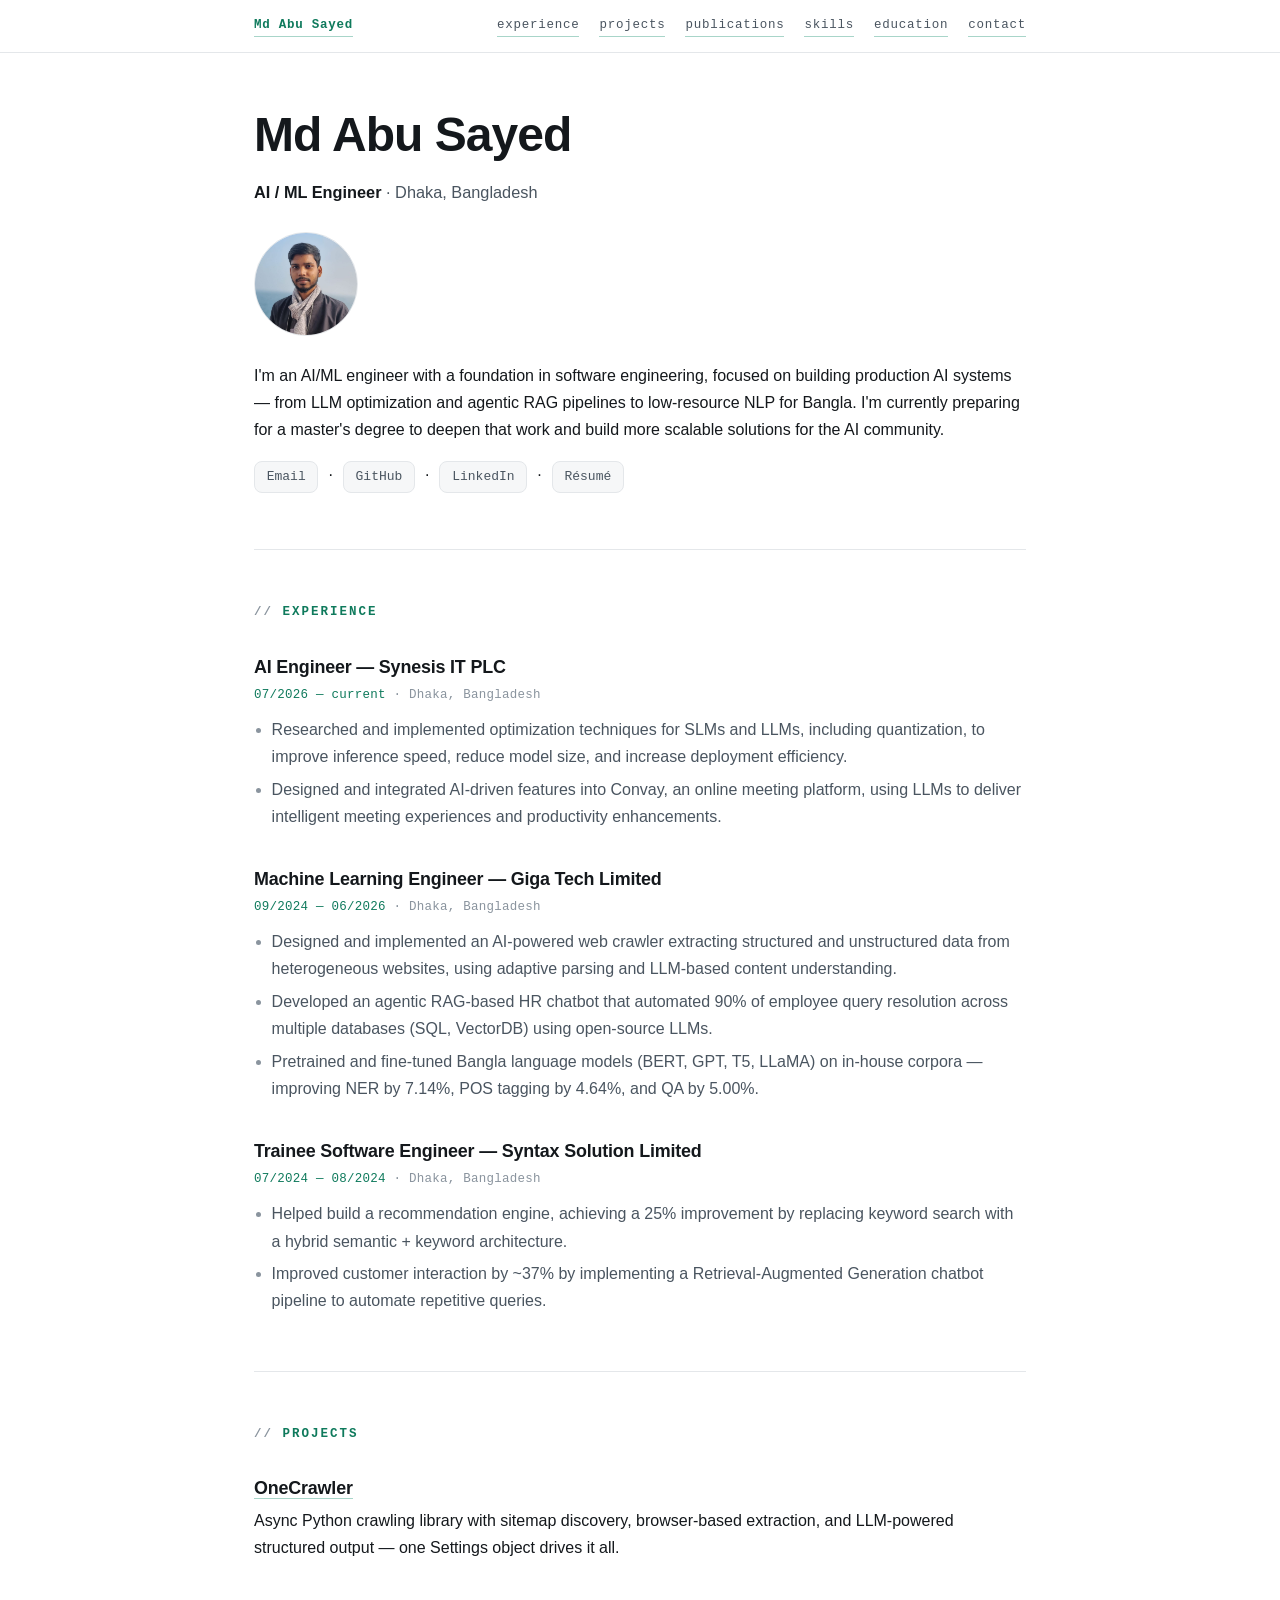
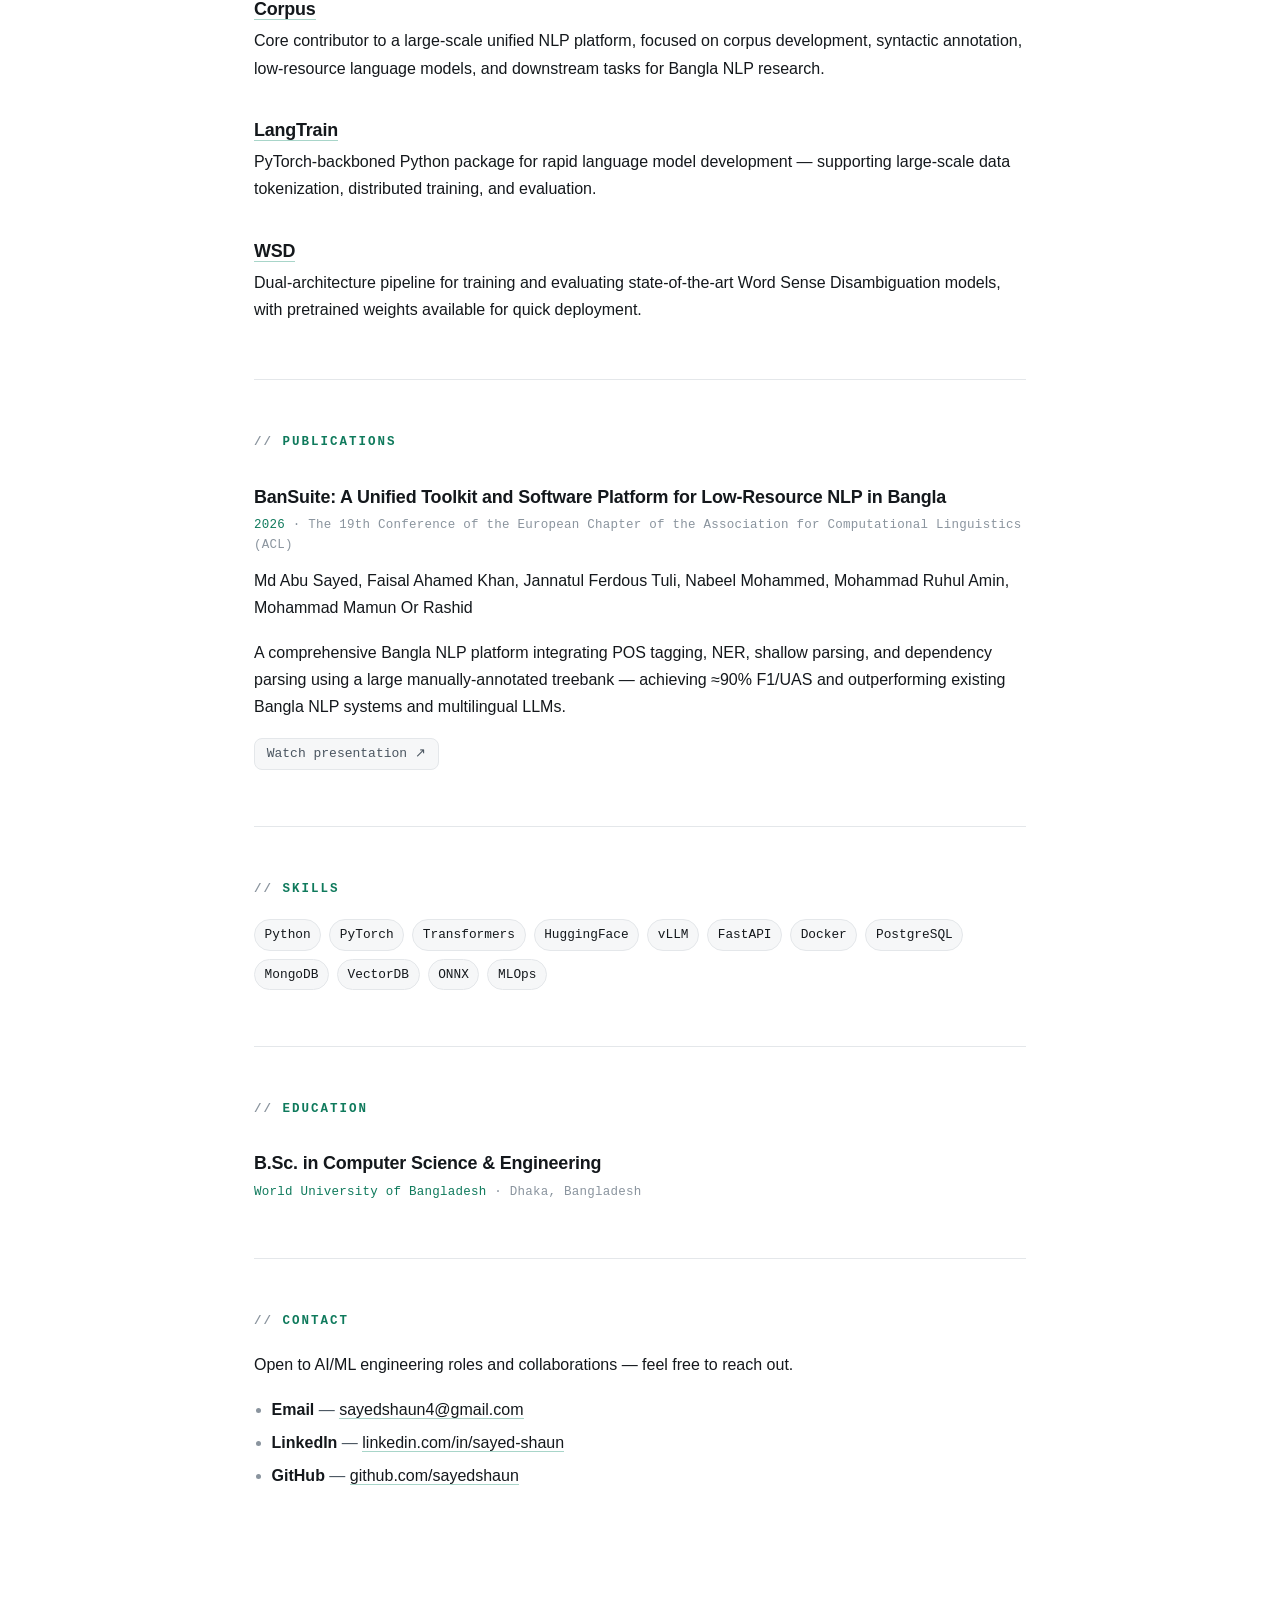
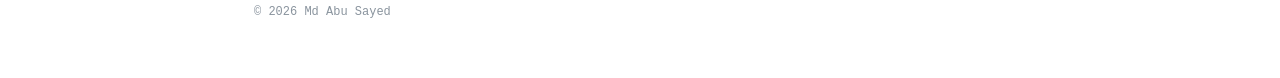
==== index.html @ abe68798 "Portfolio: single README.md rendered by one static index.html Replaces the Jekyll setup (layouts + _" ====
<!DOCTYPE html>
<!--
  ─────────────────────────────────────────────────────────────
  You never need to edit this file. Edit README.md instead.
  This page reads README.md and renders it. That's the whole site.
  ─────────────────────────────────────────────────────────────
-->
<html lang="en">
<head>
<meta charset="utf-8">
<meta name="viewport" content="width=device-width, initial-scale=1">
<title>Md Abu Sayed — AI / ML Engineer</title>
<meta name="description" content="Md Abu Sayed — AI/ML Engineer building LLM systems, NLP tooling, and scalable ML infrastructure.">
<style>
  :root{
    --bg:#ffffff; --bg-soft:#f6f7f8; --line:#e4e7ea;
    --fg:#14181c; --fg-dim:#4a5560; --fg-faint:#8a949e;
    --accent:#0f7a5c; --accent-dim:#a8d5c9;
    --mono:ui-monospace,SFMono-Regular,"SF Mono",Menlo,Consolas,"Liberation Mono",monospace;
    --sans:-apple-system,BlinkMacSystemFont,"Segoe UI",Inter,Roboto,"Helvetica Neue",Arial,sans-serif;
  }
  *{box-sizing:border-box}
  html{-webkit-text-size-adjust:100%}
  body{
    margin:0; background:var(--bg); color:var(--fg);
    font:16px/1.7 var(--sans);
  }
  ::selection{background:var(--accent); color:var(--bg)}

  /* ---------- nav (auto-built from the ## headings) ---------- */
  nav{
    position:sticky; top:0; z-index:10;
    backdrop-filter:blur(10px);
    background:var(--bg);
    border-bottom:1px solid var(--line);
  }
  nav .inner{
    max-width:820px; margin:0 auto; padding:0 24px;
    display:flex; align-items:center; gap:20px;
    height:52px; overflow-x:auto; scrollbar-width:none;
  }
  nav .inner::-webkit-scrollbar{display:none}
  nav a{
    font:500 12.5px/1 var(--mono); letter-spacing:.06em; text-transform:lowercase;
    color:var(--fg-dim); text-decoration:none; white-space:nowrap; padding:4px 0;
  }
  nav a:hover{color:var(--accent)}
  nav a.home{color:var(--accent); font-weight:600; margin-right:auto; text-transform:none}

  /* ---------- layout ---------- */
  main{max-width:820px; margin:0 auto; padding:56px 24px 96px}
  #doc>*:first-child{margin-top:0}

  h1{
    font-size:clamp(2.1rem,6vw,3rem); line-height:1.1; letter-spacing:-.02em;
    margin:0 0 .35em; font-weight:700;
  }
  h2{
    font:600 12.5px/1 var(--mono); letter-spacing:.16em; text-transform:uppercase;
    color:var(--accent); margin:64px 0 24px; scroll-margin-top:72px;
  }
  h2::before{content:"// "; color:var(--fg-faint)}
  h3{font-size:1.12rem; line-height:1.4; margin:36px 0 .3em; font-weight:650; letter-spacing:-.01em}
  h3+p{margin-top:0}
  p{margin:0 0 1.1em}
  a{color:var(--fg); text-decoration:none; border-bottom:1px solid var(--accent-dim)}
  a:hover{color:var(--accent); border-color:var(--accent)}
  hr{border:0; border-top:1px solid var(--line); margin:56px 0 0}
  hr+h2{margin-top:56px}
  ul,ol{margin:0 0 1.1em; padding-left:1.1em}
  li{margin:.35em 0; color:var(--fg-dim)}
  li::marker{color:var(--fg-faint)}
  li strong{color:var(--fg)}
  strong{font-weight:650}
  blockquote{
    margin:0 0 1.1em; padding:2px 0 2px 18px;
    border-left:2px solid var(--accent-dim); color:var(--fg-dim);
  }
  code{
    font:400 .855em/1.5 var(--mono);
    background:var(--bg-soft); border:1px solid var(--line);
    border-radius:5px; padding:.15em .45em; color:var(--fg-dim);
  }
  pre{
    background:var(--bg-soft); border:1px solid var(--line); border-radius:10px;
    padding:16px 18px; overflow-x:auto; margin:0 0 1.3em;
  }
  pre code{background:none; border:0; padding:0; font-size:.85rem; color:var(--fg)}
  img{max-width:100%; height:auto; border-radius:10px}
  table{border-collapse:collapse; width:100%; margin:0 0 1.3em; font-size:.94rem; display:block; overflow-x:auto}
  th,td{border:1px solid var(--line); padding:8px 12px; text-align:left}
  th{background:var(--bg-soft); font-weight:600}

  /* ---------- auto-detected flourishes (no markup needed) ---------- */
  /* a lone image = round avatar */
  p.avatar{margin:0 0 1.6em}
  p.avatar img{
    width:104px; height:104px; border-radius:50%; object-fit:cover;
    border:1px solid var(--line); display:block;
  }
  /* a paragraph starting with `code` right under a heading = date / meta line */
  p.meta{
    font:400 12.5px/1.6 var(--mono); color:var(--fg-faint);
    letter-spacing:.02em; margin:0 0 .9em;
  }
  p.meta code{background:none; border:0; padding:0; color:var(--accent); font-size:1em}
  /* a paragraph that is nothing but `code` spans = tag chips */
  p.chips{display:flex; flex-wrap:wrap; gap:8px; margin-bottom:1.3em}
  p.chips code{padding:.4em .75em; border-radius:100px; font-size:.8rem; color:var(--fg)}
  /* a paragraph that is nothing but links = button row */
  p.links{display:flex; flex-wrap:wrap; gap:10px; margin-bottom:0}
  p.links a{
    border:1px solid var(--line); border-radius:8px; padding:.45em .9em;
    font:500 13px/1.4 var(--mono); color:var(--fg-dim); background:var(--bg-soft);
  }
  p.links a:hover{border-color:var(--accent); color:var(--accent)}
  /* the tagline directly under the title */
  h1+p{font-size:1.02rem; color:var(--fg-dim); margin-bottom:1.6em}
  h1+p strong{color:var(--fg)}

  footer{
    max-width:820px; margin:0 auto; padding:0 24px 56px;
    font:400 12px/1.6 var(--mono); color:var(--fg-faint);
  }
  #err{color:#ff7b72; font-family:var(--mono); font-size:14px}
  @media (max-width:600px){
    main{padding:40px 20px 72px}
    nav .inner{padding:0 20px}
    h2{margin-top:52px}
  }
</style>
</head>
<body>

<nav><div class="inner" id="nav"></div></nav>
<main><div id="doc"><p id="err" hidden></p></div></main>
<footer id="foot"></footer>

<script>
/* ── a small, dependency-free markdown renderer ───────────────────────── */
var esc = function (s) {
  return s.replace(/&/g, '&amp;').replace(/</g, '&lt;').replace(/>/g, '&gt;');
};

function inline(s) {
  // Stash code spans, images and links behind sentinels so the emphasis and
  // autolink passes below can never chew on their contents or attributes.
  var slot = [];
  function keep(html) { return '' + (slot.push(html) - 1) + ''; }

  s = s.replace(/`([^`]+)`/g, function (_, c) { return keep('<code>' + esc(c) + '</code>'); });
  s = esc(s);
  s = s.replace(/!\[([^\]]*)\]\(([^)\s]+)(?:\s+"[^"]*")?\)/g, function (_, alt, src) {
    return keep('<img src="' + src + '" alt="' + alt + '" loading="lazy">');
  });
  s = s.replace(/\[([^\]]+)\]\(([^)\s]+)(?:\s+"[^"]*")?\)/g, function (_, text, href) {
    var ext = /^(https?:)?\/\//.test(href) ? ' target="_blank" rel="noopener"' : '';
    return keep('<a href="' + href + '"' + ext + '>' + text + '</a>');
  });
  s = s.replace(/(^|[\s(])(https?:\/\/[^\s<)]+)/g, function (_, pre, url) {
    return pre + keep('<a href="' + url + '" target="_blank" rel="noopener">' + url + '</a>');
  });
  s = s.replace(/\*\*\*([^*]+)\*\*\*/g, '<strong><em>$1</em></strong>');
  s = s.replace(/\*\*([^*]+)\*\*/g, '<strong>$1</strong>');
  s = s.replace(/(^|[^*\w])\*([^*\n]+)\*/g, '$1<em>$2</em>');
  s = s.replace(/(^|[^_\w])_([^_\n]+)_/g, '$1<em>$2</em>');
  s = s.replace(/~~([^~]+)~~/g, '<del>$1</del>');
  return s.replace(/(\d+)/g, function (_, i) { return slot[+i]; });
}

// A line matching this ends the paragraph / list-item currently being gathered.
var BREAK = /^(\s*$|#{1,6}\s|```|\s*>|\s*([-*+]|\d+\.)\s|\s*(-{3,}|\*{3,}|_{3,})\s*$|\s*\|)/;
var BULLET = /^(\s*)([-*+]|\d+\.)\s+(.*)$/;

function render(src) {
  var lines = src.replace(/\r\n/g, '\n').replace(/^---\n[\s\S]*?\n---\n/, '').split('\n');
  var out = [], headings = [], i = 0, prevWasHeading = false;

  while (i < lines.length) {
    var l = lines[i];

    if (/^\s*$/.test(l)) { i++; continue; }

    if (/^\s*```/.test(l)) {                                   // fenced code
      var buf = []; i++;
      while (i < lines.length && !/^\s*```/.test(lines[i])) buf.push(lines[i++]);
      i++;
      out.push('<pre><code>' + esc(buf.join('\n')) + '</code></pre>');
      prevWasHeading = false; continue;
    }

    if (/^\s*(-{3,}|\*{3,}|_{3,})\s*$/.test(l)) {               // horizontal rule
      out.push('<hr>'); i++; prevWasHeading = false; continue;
    }

    var h = l.match(/^(#{1,6})\s+(.*?)\s*#*$/);                 // heading
    if (h) {
      var lvl = h[1].length;
      var id = h[2].replace(/[`*_\[\]()]/g, '').trim().toLowerCase()
                   .replace(/[^\w\s-]/g, '').replace(/\s+/g, '-');
      if (lvl === 2) headings.push({ id: id, text: h[2] });
      out.push('<h' + lvl + ' id="' + id + '">' + inline(h[2]) + '</h' + lvl + '>');
      i++; prevWasHeading = true; continue;
    }

    if (/^\s*>/.test(l)) {                                      // blockquote
      var q = [];
      while (i < lines.length && /^\s*>/.test(lines[i])) q.push(lines[i++].replace(/^\s*>\s?/, ''));
      out.push('<blockquote>' + render(q.join('\n')).html + '</blockquote>');
      prevWasHeading = false; continue;
    }

    if (BULLET.test(l)) {                                       // list
      var ordered = /^\s*\d+\./.test(l), items = [];
      while (i < lines.length && BULLET.test(lines[i])) {
        var text = lines[i++].match(BULLET)[3];
        while (i < lines.length && !BREAK.test(lines[i])) text += ' ' + lines[i++].trim();
        items.push('<li>' + inline(text) + '</li>');
      }
      var tag = ordered ? 'ol' : 'ul';
      out.push('<' + tag + '>' + items.join('') + '</' + tag + '>');
      prevWasHeading = false; continue;
    }

    if (/^\s*\|/.test(l) && /^\s*\|?[\s:|-]+\|/.test(lines[i + 1] || '')) {   // table
      var cells = function (row) {
        return row.trim().replace(/^\||\|$/g, '').split('|').map(function (c) { return c.trim(); });
      };
      var head = cells(lines[i]); i += 2;
      var rows = [];
      while (i < lines.length && /^\s*\|/.test(lines[i])) rows.push(cells(lines[i++]));
      out.push('<table><thead><tr>' +
        head.map(function (c) { return '<th>' + inline(c) + '</th>'; }).join('') +
        '</tr></thead><tbody>' +
        rows.map(function (r) {
          return '<tr>' + r.map(function (c) { return '<td>' + inline(c) + '</td>'; }).join('') + '</tr>';
        }).join('') +
        '</tbody></table>');
      prevWasHeading = false; continue;
    }

    var para = [lines[i++]];                                    // paragraph
    while (i < lines.length && !BREAK.test(lines[i])) para.push(lines[i++]);
    var raw = para.join('\n').trim();
    var cls = '';
    if (/^!\[[^\]]*\]\([^)]+\)$/.test(raw)) cls = 'avatar';
    else if (!raw.replace(/`[^`]*`|[\s·,|]/g, '')) cls = 'chips';
    else if (!raw.replace(/\[[^\]]+\]\([^)]+\)|[\s·|,•\/-]/g, '')) cls = 'links';
    else if (prevWasHeading && /^`/.test(raw)) cls = 'meta';
    out.push('<p' + (cls ? ' class="' + cls + '"' : '') + '>' + inline(raw) + '</p>');
    prevWasHeading = false;
  }

  return { html: out.join('\n'), headings: headings };
}

/* ── boot: load README.md, render it, build the nav ───────────────────── */
fetch('README.md?v=' + Date.now())
  .then(function (r) { if (!r.ok) throw new Error(r.status); return r.text(); })
  .then(function (src) {
    var result = render(src);
    var doc = document.getElementById('doc');
    doc.innerHTML = result.html;

    var nav = document.getElementById('nav');
    var h1 = doc.querySelector('h1');
    if (h1) {
      var name = h1.textContent.trim();
      var tagline = doc.querySelector('h1 + p');
      document.title = name + (tagline ? ' — ' + tagline.textContent.split('·')[0].trim() : '');
      document.getElementById('foot').textContent =
        '© ' + new Date().getFullYear() + ' ' + name;
      var home = document.createElement('a');
      home.className = 'home'; home.href = '#'; home.textContent = name;
      nav.appendChild(home);
    }
    result.headings.forEach(function (hd) {
      var a = document.createElement('a');
      a.href = '#' + hd.id; a.textContent = hd.text;
      nav.appendChild(a);
    });
  })
  .catch(function () {
    var e = document.getElementById('err');
    e.hidden = false;
    e.textContent = 'Could not load README.md — serve this folder over http '
      + '(e.g. `python3 -m http.server`) rather than opening the file directly.';
  });
</script>
</body>
</html>
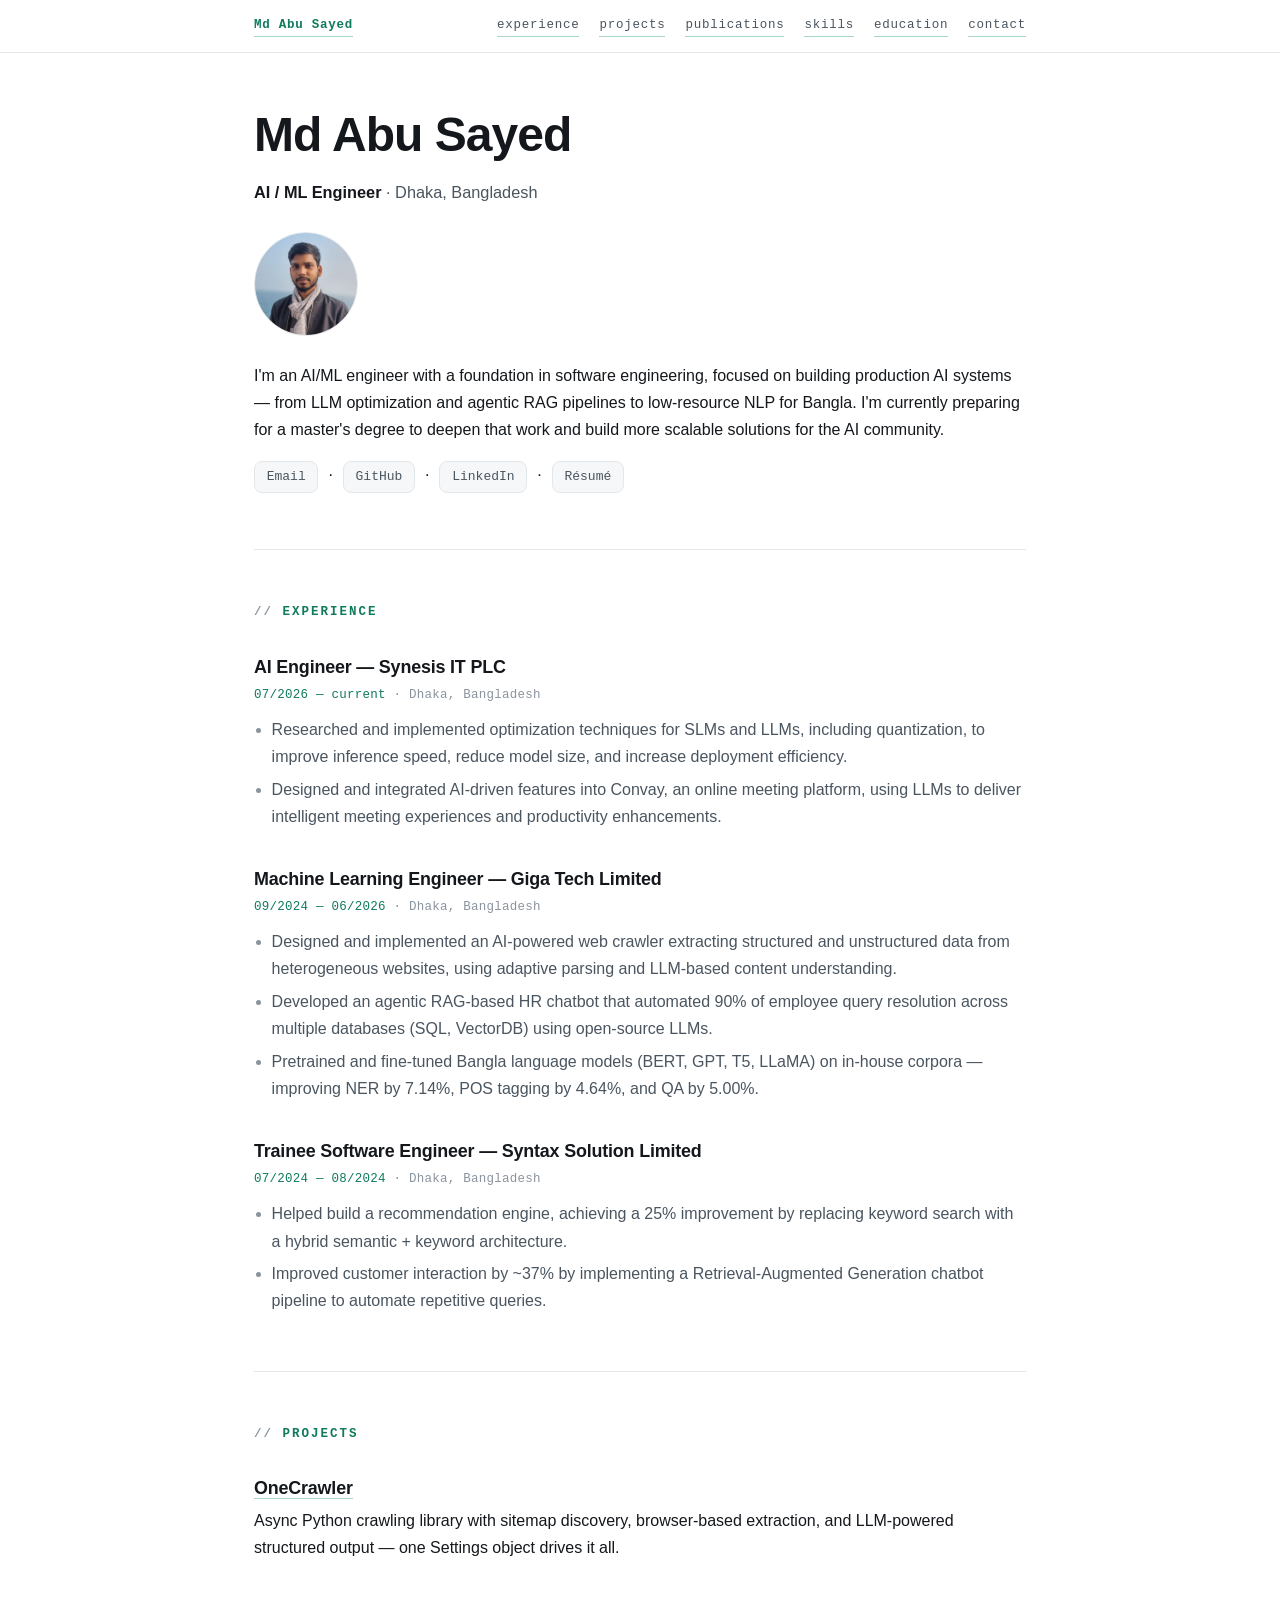
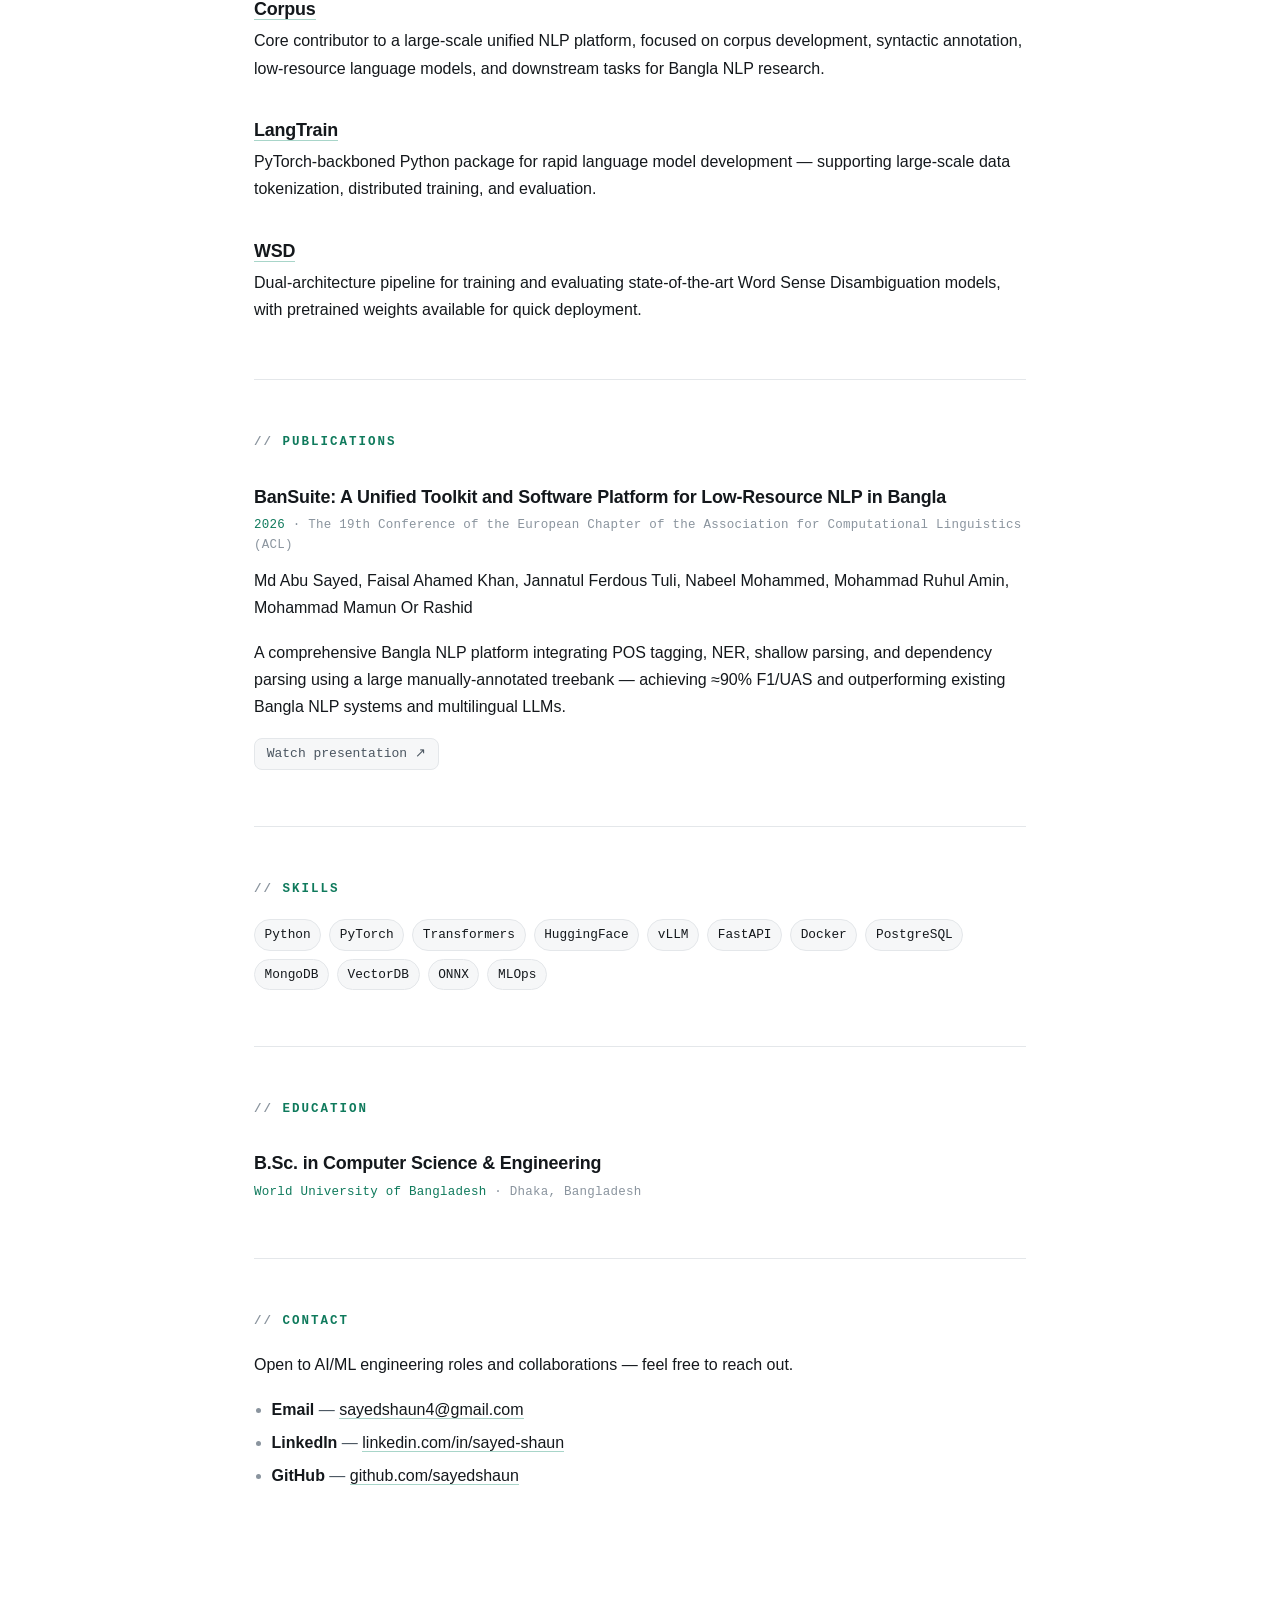
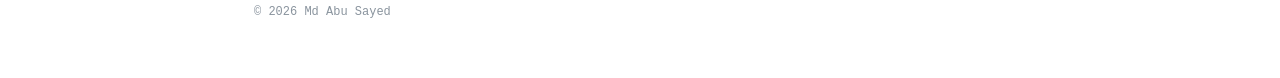
==== commit cddd564f: "Split sections into docs/*.md files assembled at load time README.md now holds only the header. Each" ====
--- a/index.html
+++ b/index.html
@@ -254,9 +254,38 @@
   return { html: out.join('\n'), headings: headings };
 }
 
-/* ── boot: load README.md, render it, build the nav ───────────────────── */
-fetch('README.md?v=' + Date.now())
-  .then(function (r) { if (!r.ok) throw new Error(r.status); return r.text(); })
+/* ── boot ─────────────────────────────────────────────────────────────────
+   README.md is the header (name, photo, intro, links). Each section lives in
+   its own file under docs/, listed in docs/sections.txt in display order.
+   If sections.txt is missing or empty, the page just renders README.md.     */
+
+var HEADER = 'README.md';
+var MANIFEST = 'docs/sections.txt';
+
+function get(path) {
+  return fetch(path + '?v=' + Date.now()).then(function (r) {
+    if (!r.ok) throw new Error(path + ' -> ' + r.status);
+    return r.text();
+  });
+}
+
+function assemble() {
+  return get(HEADER).then(function (header) {
+    return get(MANIFEST).then(function (manifest) {
+      var files = manifest.split('\n').map(function (s) { return s.trim(); })
+        .filter(function (s) { return s && s.charAt(0) !== '#'; });
+      // Fetch every section at once; a missing file is skipped, not fatal.
+      return Promise.all(files.map(function (f) {
+        return get(f).catch(function (e) { console.warn('skipped', e.message); return ''; });
+      })).then(function (parts) {
+        return [header].concat(parts).filter(function (t) { return t.trim(); })
+          .join('\n\n---\n\n');   // a rule between sections, added for you
+      });
+    }).catch(function () { return header; });
+  });
+}
+
+assemble()
   .then(function (src) {
     var result = render(src);
     var doc = document.getElementById('doc');
@@ -280,11 +309,12 @@
       nav.appendChild(a);
     });
   })
-  .catch(function () {
+  .catch(function (err) {
     var e = document.getElementById('err');
     e.hidden = false;
     e.textContent = 'Could not load README.md — serve this folder over http '
       + '(e.g. `python3 -m http.server`) rather than opening the file directly.';
+    console.error(err);
   });
 </script>
 </body>
